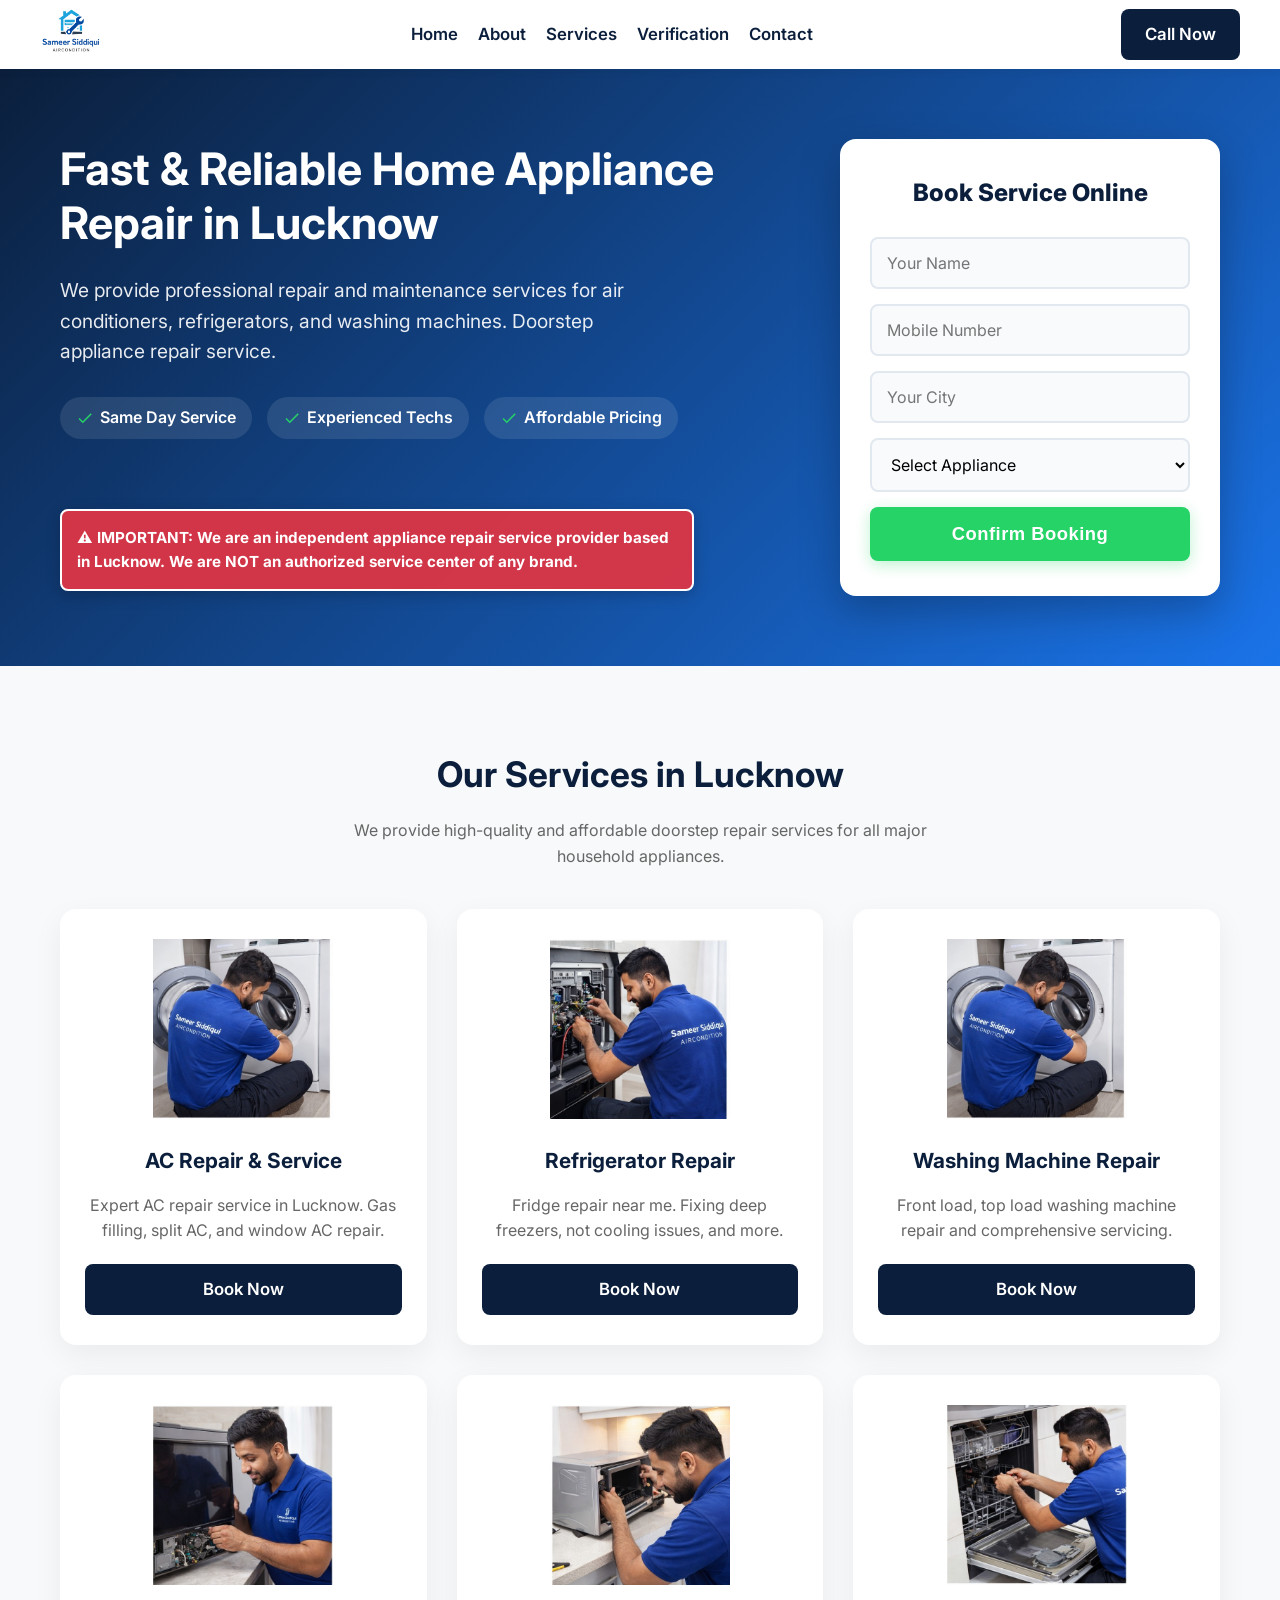
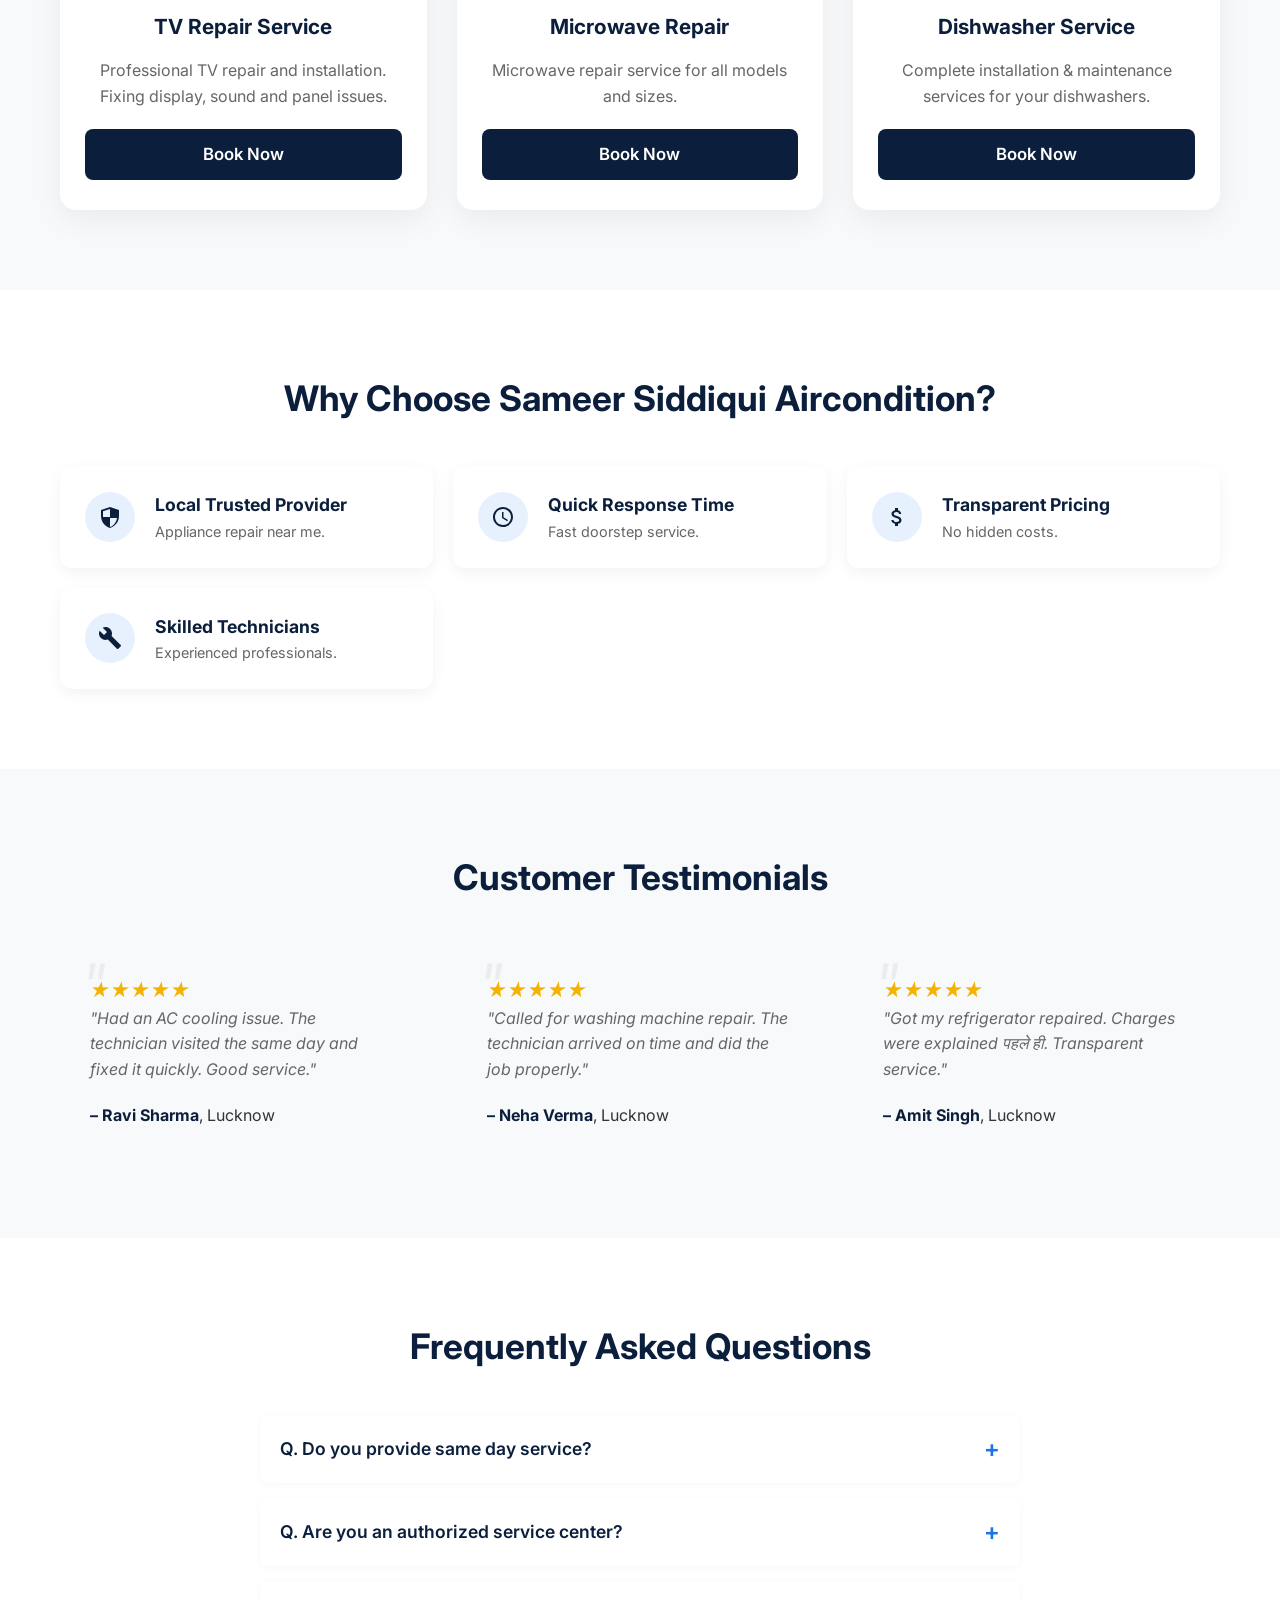
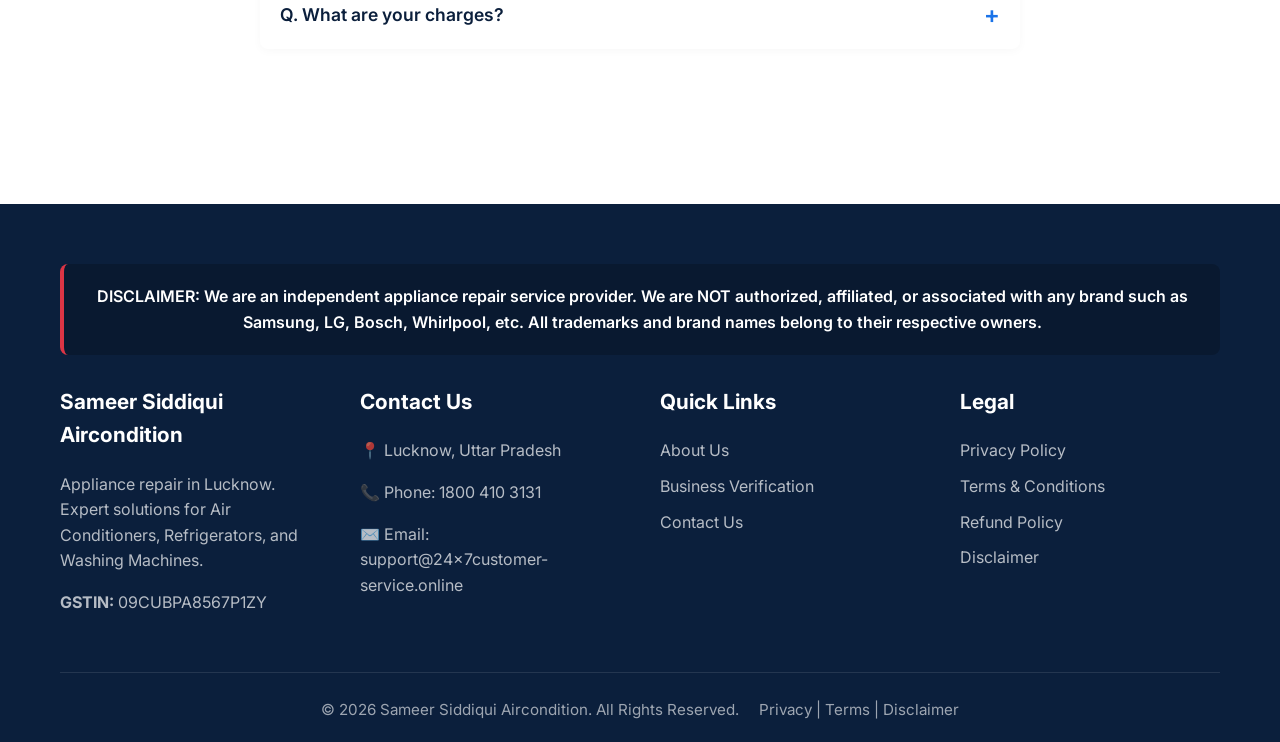
==== index.html @ 6a5cb000 "Initialize project and build responsive appliance repair website with smart booking UI" ====
<!DOCTYPE html>
<html lang="en">
<head>
    <meta charset="UTF-8">
    <meta name="viewport" content="width=device-width, initial-scale=1.0">
    <title>Expert Appliance Repair in Lucknow | Sameer Siddiqui Aircondition</title>
    <meta name="description" content="Professional appliance repair service near me in Lucknow. Expert AC repair, refrigerator repair, and washing machine repair with same-day doorstep service.">
    <link rel="stylesheet" href="index.css">
    <link href="https://fonts.googleapis.com/css2?family=Inter:wght@400;500;600;700;800&display=swap" rel="stylesheet">
</head>
<body>

    <!-- Header -->
    <header>
        <div class="container header-wrapper">
            <a href="index.html" class="logo">
                <img src="images/sameer_logo_transparent.png" alt="Sameer Siddiqui Aircondition Logo" onerror="this.src=''; this.alt='Sameer Siddiqui Aircondition'; this.style.fontSize='1.4rem'; this.style.fontWeight='bold'; this.style.color='#0b1f3c';">
            </a>
            <nav class="nav-links">
                <a href="index.html">Home</a>
                <a href="about.html">About</a>
                <a href="#services">Services</a>
                <a href="verification.html">Verification</a>
                <a href="contact.html">Contact</a>
            </nav>
            <a href="tel:18004103131" class="btn btn-primary">
                Call Now
            </a>
        </div>
    </header>

    <!-- Hero Section -->
    <section class="hero">
        <div class="container">
            <div class="hero-content">
                <div class="hero-text">
                    <h1>Fast & Reliable Home Appliance Repair in Lucknow</h1>
                    <p>We provide professional repair and maintenance services for air conditioners, refrigerators, and washing machines. Doorstep appliance repair service.</p>
                    
                    <div class="hero-features">
                        <span><svg viewBox="0 0 24 24"><path d="M9 16.17l-4.17-4.17-1.42 1.41 5.59 5.59 12-12-1.41-1.41z"/></svg> Same Day Service</span>
                        <span><svg viewBox="0 0 24 24"><path d="M9 16.17l-4.17-4.17-1.42 1.41 5.59 5.59 12-12-1.41-1.41z"/></svg> Experienced Techs</span>
                        <span><svg viewBox="0 0 24 24"><path d="M9 16.17l-4.17-4.17-1.42 1.41 5.59 5.59 12-12-1.41-1.41z"/></svg> Affordable Pricing</span>
                    </div>

                    <div class="hero-disclaimer">
                        <p>⚠️ IMPORTANT: We are an independent appliance repair service provider based in Lucknow. We are NOT an authorized service center of any brand.</p>
                    </div>
                </div>

                <!-- WhatsApp Form Widget -->
                <div class="hero-form-wrapper" id="booking-form">
                    <div class="hero-form">
                        <h3>Book Service Online</h3>
                        <form onsubmit="submitWhatsApp(event)">
                            <div class="input-group">
                                <input type="text" id="waName" placeholder="Your Name" required>
                            </div>
                            <div class="input-group">
                                <input type="tel" id="waPhone" placeholder="Mobile Number" required pattern="[0-9]{10}">
                            </div>
                            <div class="input-group">
                                <input type="text" id="waCity" placeholder="Your City" required>
                            </div>
                            <div class="input-group">
                                <select id="waAppliance" required>
                                    <option value="" disabled selected>Select Appliance</option>
                                    <option value="AC Repair">AC Repair & Service</option>
                                    <option value="Refrigerator Repair">Refrigerator Repair</option>
                                    <option value="Washing Machine Repair">Washing Machine Repair</option>
                                    <option value="TV Repair">TV Repair</option>
                                    <option value="Microwave Repair">Microwave Repair</option>
                                    <option value="Dishwasher Repair">Dishwasher Repair</option>
                                    <option value="Other Appliance">Other Appliance</option>
                                </select>
                            </div>
                            <button type="submit" class="btn btn-accent btn-block">
                                Confirm Booking
                            </button>
                        </form>
                    </div>
                </div>
            </div>
        </div>
    </section>

    <!-- Services Section -->
    <section id="services" class="section bg-light">
        <div class="container">
            <h2 class="text-center">Our Services in Lucknow</h2>
            <p class="text-center" style="max-width: 600px; margin: 0 auto 40px;">We provide high-quality and affordable doorstep repair services for all major household appliances.</p>
            
            <div class="grid">
                <div class="card">
                    <img src="images/washing-machine.png" alt="AC Repair Service" onerror="this.style.display='none'">
                    <h3>AC Repair & Service</h3>
                    <p>Expert AC repair service in Lucknow. Gas filling, split AC, and window AC repair.</p>
                    <a href="#booking-form" class="btn btn-primary service-btn" onclick="selectAppliance('AC Repair')">Book Now</a>
                </div>
                <div class="card">
                    <img src="images/fridge.png" alt="Refrigerator Repair" onerror="this.style.display='none'">
                    <h3>Refrigerator Repair</h3>
                    <p>Fridge repair near me. Fixing deep freezers, not cooling issues, and more.</p>
                    <a href="#booking-form" class="btn btn-primary service-btn" onclick="selectAppliance('Refrigerator Repair')">Book Now</a>
                </div>
                <div class="card">
                    <img src="images/washing-machine.png" alt="Washing Machine Repair" onerror="this.style.display='none'">
                    <h3>Washing Machine Repair</h3>
                    <p>Front load, top load washing machine repair and comprehensive servicing.</p>
                    <a href="#booking-form" class="btn btn-primary service-btn" onclick="selectAppliance('Washing Machine Repair')">Book Now</a>
                </div>
                <div class="card">
                    <img src="images/tv.png" alt="TV Repair Service" onerror="this.style.display='none'">
                    <h3>TV Repair Service</h3>
                    <p>Professional TV repair and installation. Fixing display, sound and panel issues.</p>
                    <a href="#booking-form" class="btn btn-primary service-btn" onclick="selectAppliance('TV Repair')">Book Now</a>
                </div>
                <div class="card">
                    <img src="images/microwave.png" alt="Microwave Repair" onerror="this.style.display='none'">
                    <h3>Microwave Repair</h3>
                    <p>Microwave repair service for all models and sizes.</p>
                    <a href="#booking-form" class="btn btn-primary service-btn" onclick="selectAppliance('Microwave Repair')">Book Now</a>
                </div>
                <div class="card">
                    <img src="images/dishwasher.png" alt="Dishwasher Repair" onerror="this.style.display='none'">
                    <h3>Dishwasher Service</h3>
                    <p>Complete installation & maintenance services for your dishwashers.</p>
                    <a href="#booking-form" class="btn btn-primary service-btn" onclick="selectAppliance('Dishwasher Repair')">Book Now</a>
                </div>
            </div>
        </div>
    </section>

    <!-- Why Choose Us -->
    <section class="section">
        <div class="container">
            <h2 class="text-center">Why Choose Sameer Siddiqui Aircondition?</h2>
            <div class="feature-list">
                <div class="feature-item">
                    <div class="feature-icon"><svg viewBox="0 0 24 24"><path d="M12 2L3 5v6c0 5.55 3.84 10.74 9 12 5.16-1.26 9-6.45 9-12V5l-9-3zm0 10.99h7c-.53 4.12-3.28 7.79-7 8.94V12H5V6.3l7-2.33v8.02z"/></svg></div>
                    <div>
                        <h4>Local Trusted Provider</h4>
                        <p style="margin:0;font-size:0.9rem;">Appliance repair near me.</p>
                    </div>
                </div>
                <div class="feature-item">
                    <div class="feature-icon"><svg viewBox="0 0 24 24"><path d="M11.99 2C6.47 2 2 6.48 2 12s4.47 10 9.99 10C17.52 22 22 17.52 22 12S17.52 2 11.99 2zM12 20c-4.42 0-8-3.58-8-8s3.58-8 8-8 8 3.58 8 8-3.58 8-8 8zm.5-13H11v6l5.25 3.15.75-1.23-4.5-2.67z"/></svg></div>
                    <div>
                        <h4>Quick Response Time</h4>
                        <p style="margin:0;font-size:0.9rem;">Fast doorstep service.</p>
                    </div>
                </div>
                <div class="feature-item">
                    <div class="feature-icon"><svg viewBox="0 0 24 24"><path d="M11.8 10.9c-2.27-.59-3-1.2-3-2.15 0-1.09 1.01-1.85 2.7-1.85 1.78 0 2.44.85 2.5 2.1h2.21c-.07-1.72-1.12-3.3-3.21-3.81V3h-3v2.16c-1.94.42-3.5 1.68-3.5 3.61 0 2.31 1.91 3.46 4.7 4.13 2.5.6 3 1.48 3 2.41 0 .69-.49 1.79-2.7 1.79-2.06 0-2.87-.92-2.98-2.1h-2.2c.12 2.19 1.76 3.42 3.68 3.83V21h3v-2.15c1.95-.37 3.5-1.5 3.5-3.55 0-2.84-2.43-3.81-4.7-4.4z"/></svg></div>
                    <div>
                        <h4>Transparent Pricing</h4>
                        <p style="margin:0;font-size:0.9rem;">No hidden costs.</p>
                    </div>
                </div>
                <div class="feature-item">
                    <div class="feature-icon"><svg viewBox="0 0 24 24"><path d="M22.7 19l-9.1-9.1c.9-2.3.4-5-1.5-6.9-2-2-5-2.4-7.4-1.3L9 6 6 9 1.6 4.7C.4 7.1.9 10.1 2.9 12.1c1.9 1.9 4.6 2.4 6.9 1.5l9.1 9.1c.4.4 1 .4 1.4 0l2.3-2.3c.5-.4.5-1.1.1-1.4z"/></svg></div>
                    <div>
                        <h4>Skilled Technicians</h4>
                        <p style="margin:0;font-size:0.9rem;">Experienced professionals.</p>
                    </div>
                </div>
            </div>
        </div>
    </section>

    <!-- Testimonials -->
    <section class="section bg-light">
        <div class="container">
            <h2 class="text-center">Customer Testimonials</h2>
            <div class="grid" style="margin-top: 40px;">
                <div class="testimonial-card">
                    <div class="stars">★★★★★</div>
                    <p>"Had an AC cooling issue. The technician visited the same day and fixed it quickly. Good service."</p>
                    <div class="testimonial-author">
                        <strong>– Ravi Sharma</strong>, Lucknow
                    </div>
                </div>
                <div class="testimonial-card">
                    <div class="stars">★★★★★</div>
                    <p>"Called for washing machine repair. The technician arrived on time and did the job properly."</p>
                    <div class="testimonial-author">
                        <strong>– Neha Verma</strong>, Lucknow
                    </div>
                </div>
                <div class="testimonial-card">
                    <div class="stars">★★★★★</div>
                    <p>"Got my refrigerator repaired. Charges were explained पहले ही. Transparent service."</p>
                    <div class="testimonial-author">
                        <strong>– Amit Singh</strong>, Lucknow
                    </div>
                </div>
            </div>
        </div>
    </section>

    <!-- FAQs -->
    <section class="section">
        <div class="container" style="max-width: 800px;">
            <h2 class="text-center" style="margin-bottom: 40px;">Frequently Asked Questions</h2>
            <div class="faq-list">
                <details class="faq-item">
                    <summary>Q. Do you provide same day service?</summary>
                    <div class="faq-answer">Yes, we try to provide same day service across Lucknow.</div>
                </details>
                <details class="faq-item">
                    <summary>Q. Are you an authorized service center?</summary>
                    <div class="faq-answer">No, we are an independent service provider. We service machines that are out of company warranty.</div>
                </details>
                <details class="faq-item">
                    <summary>Q. What are your charges?</summary>
                    <div class="faq-answer">Charges depend on the issue and will be informed before service begins.</div>
                </details>
            </div>
        </div>
    </section>

    <!-- Footer -->
    <footer>
        <div class="container">
            <div class="footer-disclaimer">
                <p>DISCLAIMER: We are an independent appliance repair service provider. We are NOT authorized, affiliated, or associated with any brand such as Samsung, LG, Bosch, Whirlpool, etc. All trademarks and brand names belong to their respective owners.</p>
            </div>
            
            <div class="footer-grid">
                <div>
                    <h3>Sameer Siddiqui Aircondition</h3>
                    <p>Appliance repair in Lucknow. Expert solutions for Air Conditioners, Refrigerators, and Washing Machines.</p>
                    <p><strong>GSTIN:</strong> 09CUBPA8567P1ZY</p>
                </div>
                <div>
                    <h3>Contact Us</h3>
                    <p>📍 Lucknow, Uttar Pradesh</p>
                    <p>📞 Phone: 1800 410 3131</p>
                    <p>✉️ Email: support@24x7customer-service.online</p>
                </div>
                <div>
                    <h3>Quick Links</h3>
                    <a href="about.html">About Us</a>
                    <a href="verification.html">Business Verification</a>
                    <a href="contact.html">Contact Us</a>
                </div>
                <div>
                    <h3>Legal</h3>
                    <a href="privacy.html">Privacy Policy</a>
                    <a href="terms.html">Terms & Conditions</a>
                    <a href="refund.html">Refund Policy</a>
                    <a href="disclaimer.html">Disclaimer</a>
                </div>
            </div>
            
            <div class="footer-bottom">
                &copy; 2026 Sameer Siddiqui Aircondition. All Rights Reserved.
                <span><a href="privacy.html">Privacy</a> | <a href="terms.html">Terms</a> | <a href="disclaimer.html">Disclaimer</a></span>
            </div>
        </div>
    </footer>

    <script>
        function submitWhatsApp(event) {
            event.preventDefault();
            const name = document.getElementById('waName').value;
            const phone = document.getElementById('waPhone').value;
            const city = document.getElementById('waCity').value;
            const appliance = document.getElementById('waAppliance').value;
            const message = `Hello, I want to book a service.\n*Appliance:* ${appliance}\n*Name:* ${name}\n*Phone:* ${phone}\n*City:* ${city}`;
            window.open(`https://wa.me/9118004103131?text=${encodeURIComponent(message)}`, '_blank');
        }

        function selectAppliance(applianceValue) {
            document.getElementById('waAppliance').value = applianceValue;
        }
    </script>
</body>
</html>
---- index.css ----
:root {
  --primary-color: #0b1f3c; /* Deep Blue for Authority */
  --secondary-color: #1a73e8; /* Vibrant Blue */
  --accent-color: #25d366; /* WhatsApp Green */
  --accent-hover: #128c7e;
  --text-dark: #333333;
  --text-light: #666666;
  --background-light: #f8f9fa;
  --white: #ffffff;
  --danger: #dc3545; /* For the disclaimer */
}

/* Base */
* { box-sizing: border-box; margin: 0; padding: 0; }
body { font-family: 'Inter', -apple-system, BlinkMacSystemFont, "Segoe UI", Roboto, "Helvetica Neue", Arial, sans-serif; color: var(--text-dark); line-height: 1.6; background: var(--white); }
a { text-decoration: none; color: var(--secondary-color); transition: 0.3s; }
img { max-width: 100%; height: auto; }

/* Typography */
h1, h2, h3, h4 { font-weight: 700; color: var(--primary-color); margin-bottom: 1rem; }
h1 { font-size: 2.8rem; line-height: 1.2; }
h2 { font-size: 2.2rem; }
h3 { font-size: 1.5rem; }
p { margin-bottom: 1rem; color: var(--text-light); }
ul { list-style: none; }
ul li { position: relative; margin-bottom: 10px; color: var(--text-light); }

/* Layout */
.container { max-width: 1200px; margin: 0 auto; padding: 0 20px; }
.section { padding: 80px 0; }
.bg-light { background: var(--background-light); }
.text-center { text-align: center; }

/* Header */
header { background: var(--white); box-shadow: 0 2px 10px rgba(0,0,0,0.05); position: sticky; top: 0; z-index: 100; }
.header-wrapper { display: flex; justify-content: space-between; align-items: center; padding: 8px 0; }
.logo img { max-height: 45px; }
.nav-links { display: flex; gap: 20px; align-items: center; }
.nav-links a { font-weight: 600; color: var(--primary-color); font-size: 1.05rem; }
.nav-links a:hover { color: var(--secondary-color); }

/* Buttons */
.btn { display: inline-flex; align-items: center; justify-content: center; padding: 12px 24px; border-radius: 8px; font-weight: 600; text-align: center; cursor: pointer; transition: 0.3s; border: none; font-size: 1.05rem; }
.btn svg { margin-right: 8px; width: 20px; height: 20px; fill: currentColor; }
.btn-accent { background: var(--accent-color); color: var(--white); box-shadow: 0 4px 15px rgba(37, 211, 102, 0.3); }
.btn-accent:hover { background: var(--accent-hover); color: var(--white); transform: translateY(-2px); box-shadow: 0 6px 20px rgba(37, 211, 102, 0.4); }
.btn-primary { background: var(--primary-color); color: var(--white); }
.btn-primary:hover { background: var(--secondary-color); color: var(--white); }
.btn-block { display: flex; width: 100%; }

/* Hero */
.hero { background: linear-gradient(135deg, var(--primary-color) 0%, var(--secondary-color) 100%); color: var(--white); padding: 70px 0; }
.hero-content { display: flex; gap: 40px; align-items: center; justify-content: space-between; }
.hero-text { flex: 1; text-align: left; }
.hero-text h1 { color: var(--white); margin-bottom: 24px; }
.hero-text p { color: rgba(255,255,255,0.9); font-size: 1.2rem; max-width: 600px; margin-bottom: 30px; }

/* Hero Features */
.hero-features { display: flex; gap: 15px; margin-bottom: 40px; flex-wrap: wrap; }
.hero-features span { background: rgba(255,255,255,0.1); padding: 8px 16px; border-radius: 30px; font-weight: 600; color: #fff; display: inline-flex; align-items: center; }
.hero-features span svg { margin-right: 6px; fill: var(--accent-color); width: 18px; height: 18px; }

/* Hero Disclaimer */
.hero-disclaimer { margin-top: 30px; background: rgba(220, 53, 69, 0.95); padding: 15px; border-radius: 8px; font-weight: bold; border: 2px solid #fff; display: inline-block; font-size: 1rem; box-shadow: 0 4px 15px rgba(0,0,0,0.2); }
.hero-disclaimer p { color: #fff; margin: 0; font-size: 0.95rem; }

/* Hero Form */
.hero-form-wrapper { flex: 0 0 380px; }
.hero-form { 
    background: var(--white); 
    padding: 35px 30px; 
    border-radius: 16px; 
    box-shadow: 0 15px 40px rgba(0,0,0,0.25); 
    color: var(--text-dark); 
}
.hero-form h3 { 
    color: var(--primary-color); 
    margin-bottom: 25px; 
    font-size: 1.5rem; 
    text-align: center; 
    font-weight: 800;
}
.input-group {
    margin-bottom: 15px;
}
.hero-form input, .hero-form select { 
    width: 100%; 
    padding: 14px 15px; 
    border: 2px solid #e2e8f0; 
    border-radius: 8px; 
    font-size: 1rem; 
    font-family: inherit;
    transition: all 0.3s;
    background: #f8fafc;
}
.hero-form input:focus, .hero-form select:focus {
    border-color: var(--secondary-color);
    background: var(--white);
    outline: none;
    box-shadow: 0 0 0 4px rgba(26, 115, 232, 0.1);
}
.hero-form button { 
    margin-top: 15px; 
    justify-content: center; 
    width: 100%; 
    padding: 16px; 
    font-size: 1.15rem; 
    border-radius: 8px;
    letter-spacing: 0.5px;
}

/* Services Grid */
.grid { display: grid; grid-template-columns: repeat(auto-fit, minmax(280px, 1fr)); gap: 30px; }
.card { background: var(--white); padding: 30px 25px; border-radius: 16px; box-shadow: 0 10px 30px rgba(0,0,0,0.06); text-align: center; transition: transform 0.3s, box-shadow 0.3s; display: flex; flex-direction: column; align-items: center;}
.card:hover { transform: translateY(-10px); box-shadow: 0 15px 40px rgba(0,0,0,0.1); }
.card img { max-height: 180px; margin-bottom: 25px; transition: transform 0.3s; }
.card:hover img { transform: scale(1.05); }
.card h3 { font-size: 1.3rem; margin-bottom: 15px; }
.card p { flex-grow: 1; margin-bottom: 20px;}
.service-btn { margin-top: auto; width: 100%; }

/* Why Choose Us */
.feature-list { display: grid; grid-template-columns: repeat(auto-fit, minmax(280px, 1fr)); gap: 20px; margin-top: 40px; }
.feature-item { background: var(--white); padding: 25px; border-radius: 12px; display: flex; align-items: center; box-shadow: 0 5px 15px rgba(0,0,0,0.05); }
.feature-icon { background: rgba(26, 115, 232, 0.1); width: 50px; height: 50px; border-radius: 50%; display: flex; align-items: center; justify-content: center; margin-right: 20px; flex-shrink: 0; }
.feature-icon svg { width: 24px; height: 24px; fill: var(--primary-color); }
.feature-item h4 { margin: 0; font-size: 1.1rem; }

/* Testimonials */
.testimonial-card { background: var(--background-light); padding: 30px; border-radius: 12px; font-style: italic; position: relative; }
.testimonial-card::before { content: '"'; font-size: 4rem; color: rgba(0,0,0,0.05); position: absolute; top: 10px; left: 20px; line-height: 1; }
.testimonial-author { margin-top: 20px; display: flex; align-items: center; font-style: normal; }
.testimonial-author strong { color: var(--primary-color); }
.stars { color: #f5b301; font-size: 1.2rem; }

/* FAQs Accordion */
details.faq-item { background: var(--white); margin-bottom: 15px; border-radius: 8px; box-shadow: 0 2px 10px rgba(0,0,0,0.03); overflow: hidden; transition: 0.3s; }
details.faq-item summary { padding: 20px; font-weight: 600; font-size: 1.1rem; color: var(--primary-color); cursor: pointer; list-style: none; display: flex; justify-content: space-between; align-items: center; }
details.faq-item summary::-webkit-details-marker { display: none; }
details.faq-item summary::after { content: '+'; font-size: 1.5rem; color: var(--secondary-color); line-height: 0; }
details[open].faq-item summary::after { content: '-'; }
.faq-answer { padding: 0 20px 20px; color: var(--text-light); border-top: 1px solid rgba(0,0,0,0.05); margin-top: 5px; padding-top: 15px; }

/* Pages Styling */
.page-header { background: var(--primary-color); color: var(--white); padding: 60px 0; text-align: center; }
.page-header h1 { color: var(--white); margin: 0; }
.content-box { background: var(--white); border-radius: 12px; padding: 40px; box-shadow: 0 5px 20px rgba(0,0,0,0.05); margin-top: -30px; position: relative; z-index: 10; }

/* Disclaimer Alert Box */
.alert { padding: 20px; margin-bottom: 25px; border: 1px solid transparent; border-radius: 8px; font-weight: 500; }
.alert-warning { background: #fff3cd; color: #856404; border-color: #ffeeba; }
.alert-danger { background: #f8d7da; color: #721c24; border-color: #f5c6cb; }

/* Verification Box */
.verification-card { border: 2px solid #e9ecef; border-radius: 12px; padding: 30px; margin-bottom: 30px; }
.verification-card h3 { border-bottom: 2px solid var(--background-light); padding-bottom: 15px; margin-bottom: 20px; }
.detail-row { display: flex; padding: 12px 0; border-bottom: 1px dashed #e9ecef; }
.detail-row:last-child { border-bottom: none; }
.detail-label { font-weight: 600; width: 150px; color: var(--primary-color); }

/* Footer */
footer { background: var(--primary-color); color: var(--white); padding: 60px 0 20px; margin-top: 60px;}
footer h3 { color: var(--white); font-size: 1.3rem; margin-bottom: 20px; }
footer a { color: rgba(255,255,255,0.7); display: block; margin-bottom: 10px; }
footer a:hover { color: var(--white); padding-left: 5px; }
footer p { color: rgba(255,255,255,0.7); }
.footer-grid { display: grid; grid-template-columns: repeat(auto-fit, minmax(250px, 1fr)); gap: 40px; margin-bottom: 40px; }
.footer-disclaimer { background: rgba(0,0,0,0.2); padding: 20px; border-radius: 8px; margin-bottom: 30px; border-left: 4px solid var(--danger); text-align: center; }
.footer-disclaimer p { margin: 0; color: #fff; font-weight: 600; }
.footer-bottom { border-top: 1px solid rgba(255,255,255,0.1); padding-top: 25px; text-align: center; font-size: 0.95rem; color: rgba(255,255,255,0.6); display: flex; flex-wrap: wrap; justify-content: center; gap: 20px; }
.footer-bottom a { display: inline; color: rgba(255,255,255,0.6); margin: 0; }
.footer-bottom a:hover { padding-left: 0; color: var(--white); }

/* Responsive */
@media (max-width: 768px) {
  .nav-links { display: none; }
  .hero-content { flex-direction: column; text-align: center; }
  .hero-text { text-align: center; }
  .hero-features { justify-content: center; }
  .hero-form-wrapper { width: 100%; max-width: 400px; margin: 0 auto; }
  .hero { padding: 60px 0 60px; }
  .hero h1 { font-size: 2.2rem; }
  .section { padding: 60px 0; }
  .content-box { padding: 25px; }
}
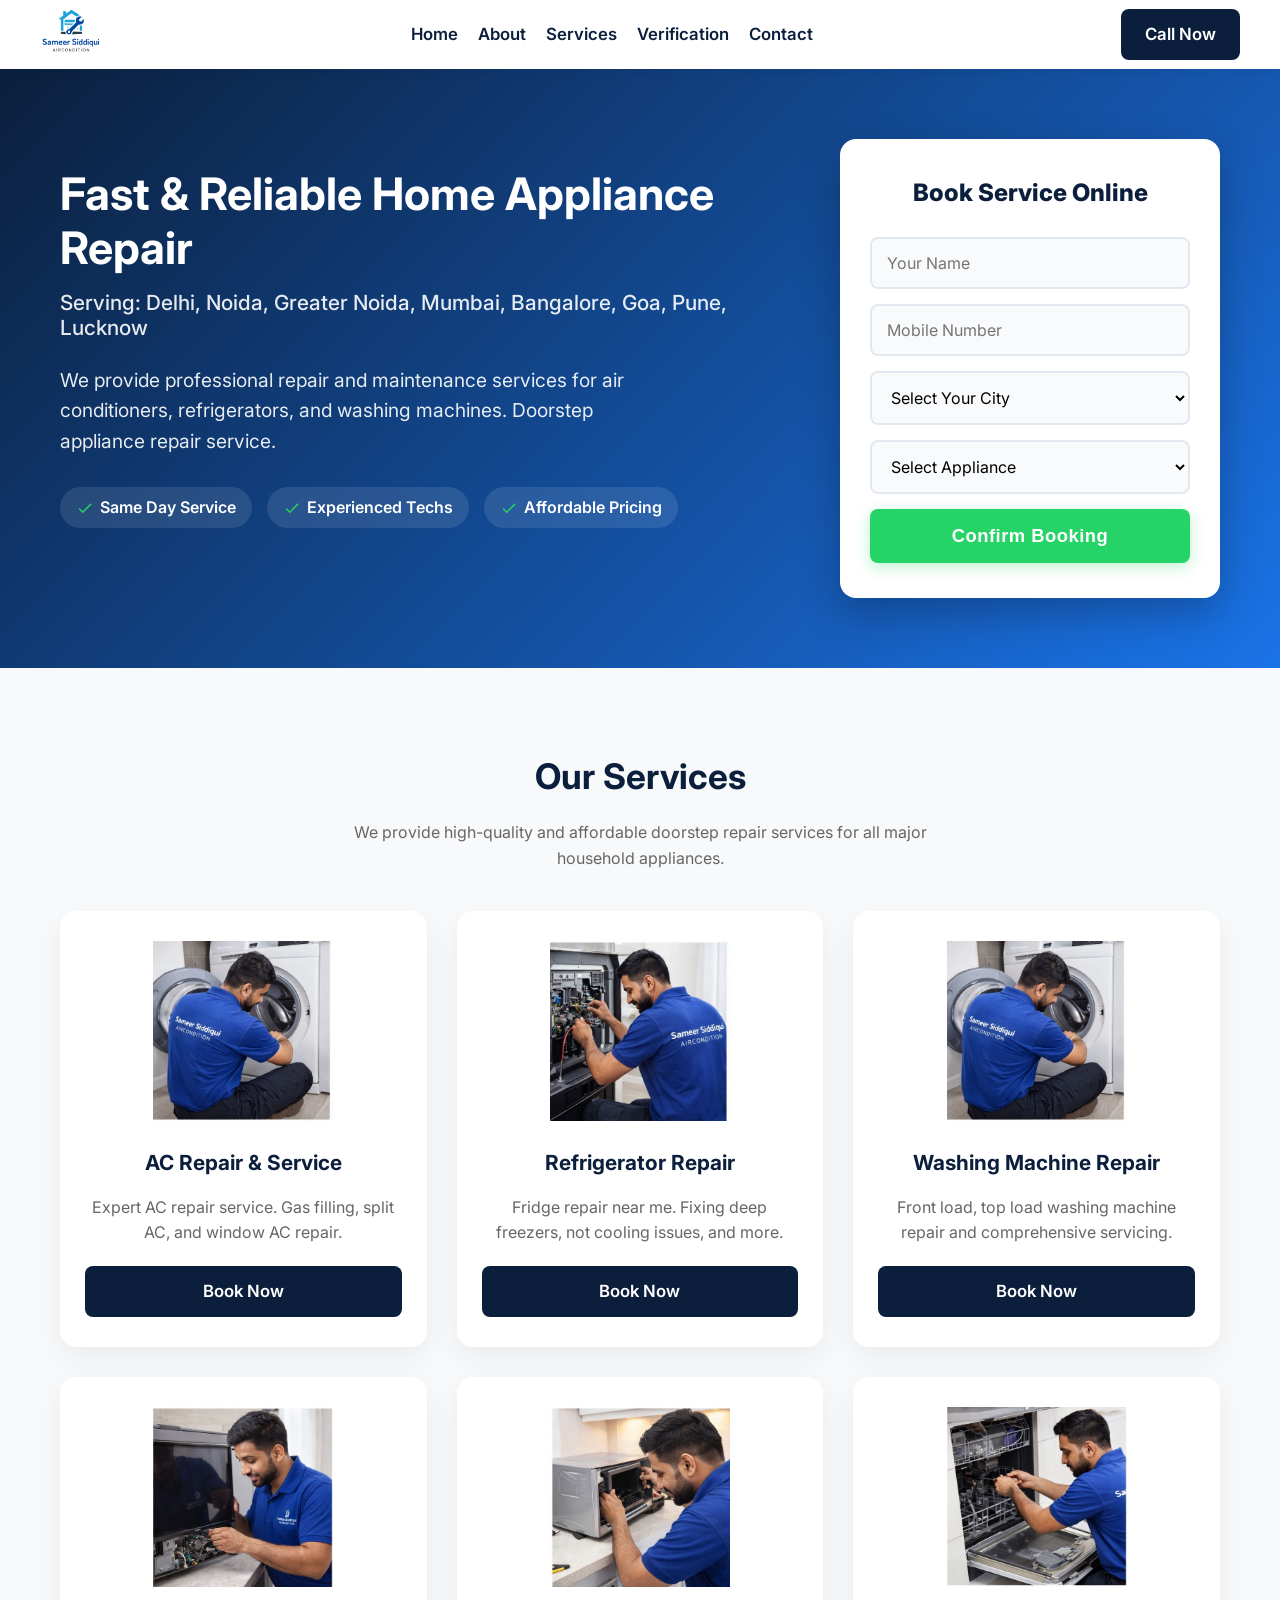
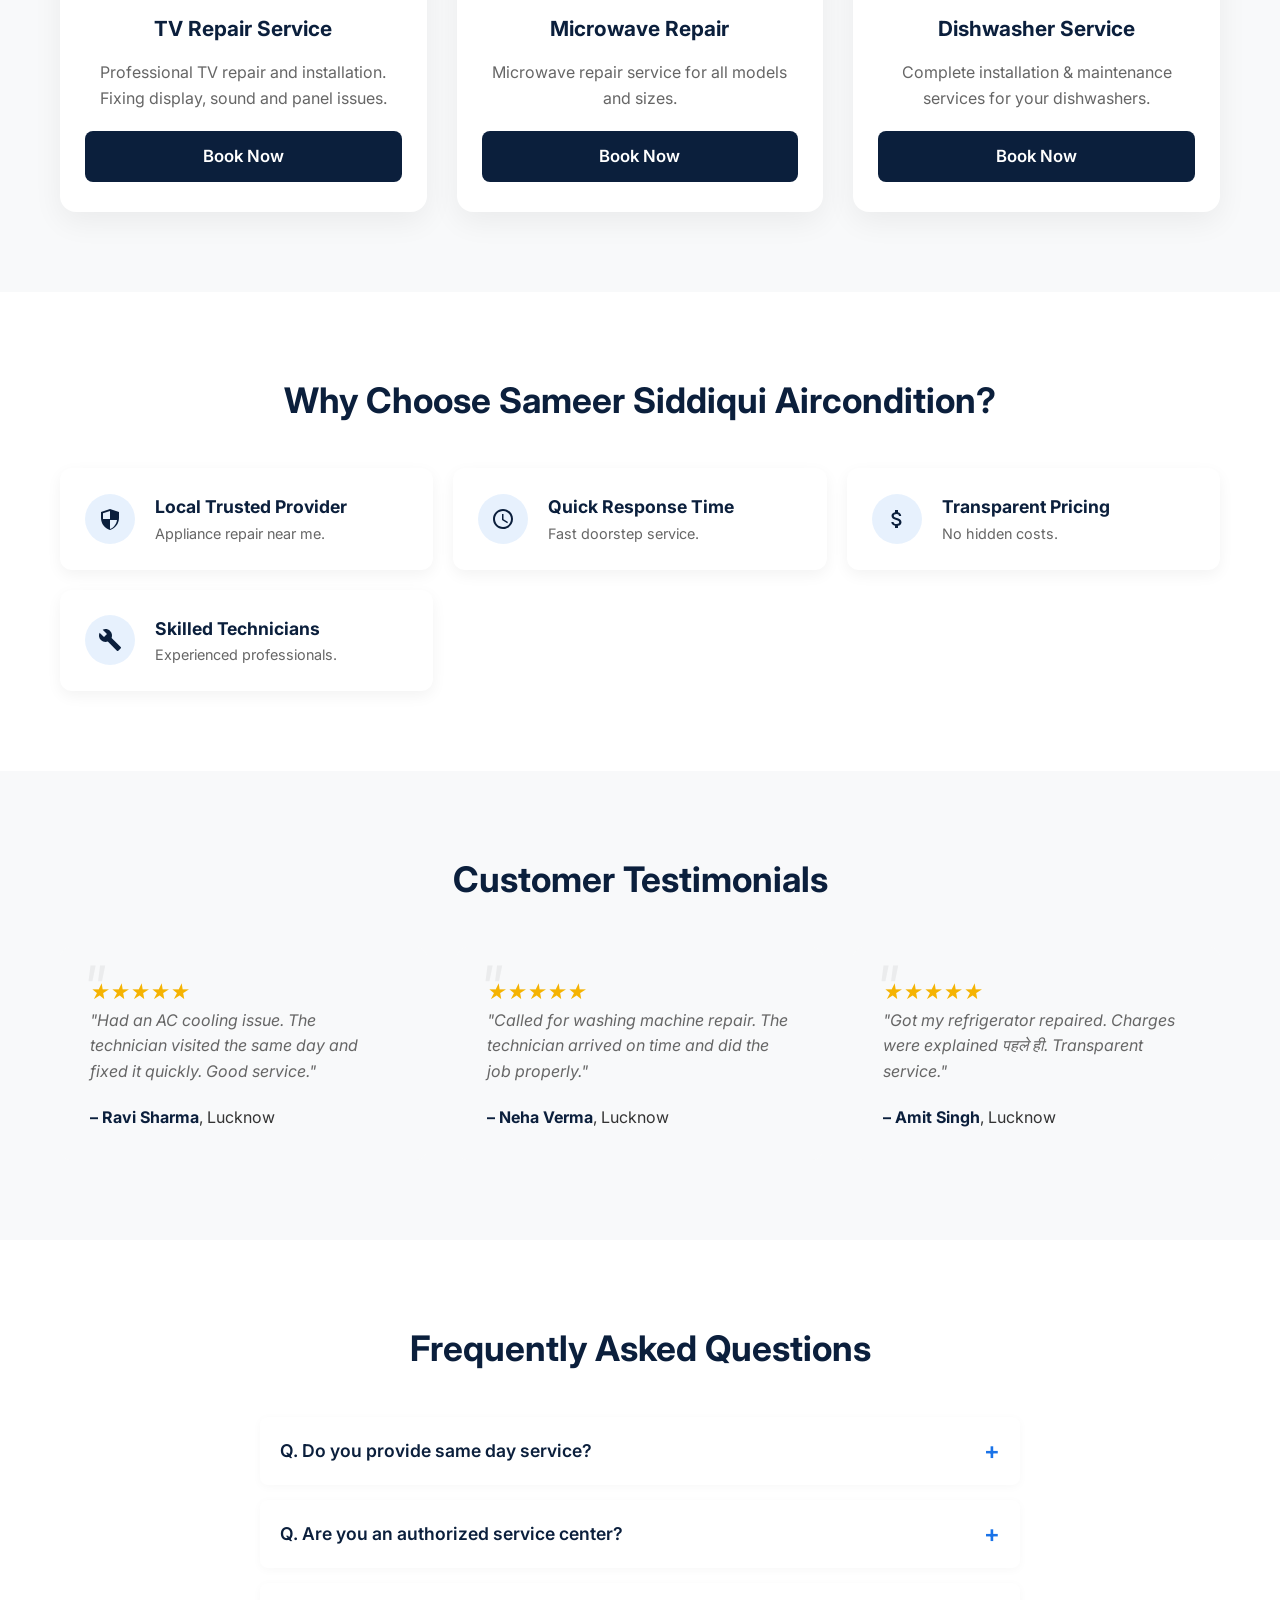
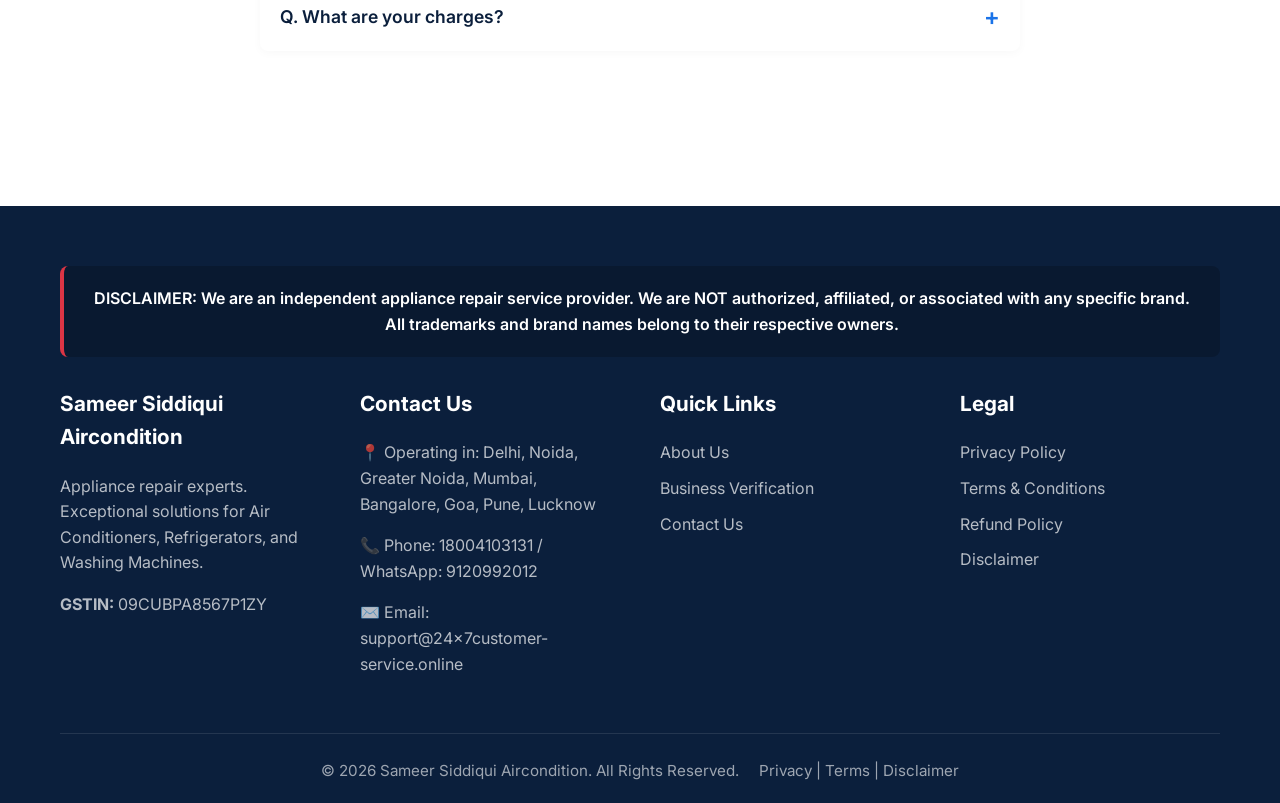
==== commit 09483f31: "Update contact numbers, serving cities, and UI refinements" ====
--- a/index.html
+++ b/index.html
@@ -3,7 +3,7 @@
 <head>
     <meta charset="UTF-8">
     <meta name="viewport" content="width=device-width, initial-scale=1.0">
-    <title>Expert Appliance Repair in Lucknow | Sameer Siddiqui Aircondition</title>
+    <title>Expert Appliance Repair in Lucknow, Delhi, Noida, Greater Noida, Mumbai, Bangalore, Goa, Pune | Sameer Siddiqui Aircondition</title>
     <meta name="description" content="Professional appliance repair service near me in Lucknow. Expert AC repair, refrigerator repair, and washing machine repair with same-day doorstep service.">
     <link rel="stylesheet" href="index.css">
     <link href="https://fonts.googleapis.com/css2?family=Inter:wght@400;500;600;700;800&display=swap" rel="stylesheet">
@@ -34,7 +34,7 @@
         <div class="container">
             <div class="hero-content">
                 <div class="hero-text">
-                    <h1>Fast & Reliable Home Appliance Repair in Lucknow</h1>
+                    <h1>Fast & Reliable Home Appliance Repair <span style="display: block; font-size: 1.3rem; font-weight: 500; color: rgba(255,255,255,0.9); margin-top: 15px;">Serving: Delhi, Noida, Greater Noida, Mumbai, Bangalore, Goa, Pune, Lucknow</span></h1>
                     <p>We provide professional repair and maintenance services for air conditioners, refrigerators, and washing machines. Doorstep appliance repair service.</p>
                     
                     <div class="hero-features">
@@ -42,10 +42,6 @@
                         <span><svg viewBox="0 0 24 24"><path d="M9 16.17l-4.17-4.17-1.42 1.41 5.59 5.59 12-12-1.41-1.41z"/></svg> Experienced Techs</span>
                         <span><svg viewBox="0 0 24 24"><path d="M9 16.17l-4.17-4.17-1.42 1.41 5.59 5.59 12-12-1.41-1.41z"/></svg> Affordable Pricing</span>
                     </div>
-
-                    <div class="hero-disclaimer">
-                        <p>⚠️ IMPORTANT: We are an independent appliance repair service provider based in Lucknow. We are NOT an authorized service center of any brand.</p>
-                    </div>
                 </div>
 
                 <!-- WhatsApp Form Widget -->
@@ -60,7 +56,17 @@
                                 <input type="tel" id="waPhone" placeholder="Mobile Number" required pattern="[0-9]{10}">
                             </div>
                             <div class="input-group">
-                                <input type="text" id="waCity" placeholder="Your City" required>
+                                <select id="waCity" required>
+                                    <option value="" disabled selected>Select Your City</option>
+                                    <option value="Lucknow">Lucknow (UP)</option>
+                                    <option value="Delhi">Delhi</option>
+                                    <option value="Noida">Noida</option>
+                                    <option value="Greater Noida">Greater Noida</option>
+                                    <option value="Mumbai">Mumbai</option>
+                                    <option value="Bangalore">Bangalore</option>
+                                    <option value="Goa">Goa</option>
+                                    <option value="Pune">Pune</option>
+                                </select>
                             </div>
                             <div class="input-group">
                                 <select id="waAppliance" required>
@@ -87,14 +93,14 @@
     <!-- Services Section -->
     <section id="services" class="section bg-light">
         <div class="container">
-            <h2 class="text-center">Our Services in Lucknow</h2>
+            <h2 class="text-center">Our Services</h2>
             <p class="text-center" style="max-width: 600px; margin: 0 auto 40px;">We provide high-quality and affordable doorstep repair services for all major household appliances.</p>
             
             <div class="grid">
                 <div class="card">
                     <img src="images/washing-machine.png" alt="AC Repair Service" onerror="this.style.display='none'">
                     <h3>AC Repair & Service</h3>
-                    <p>Expert AC repair service in Lucknow. Gas filling, split AC, and window AC repair.</p>
+                    <p>Expert AC repair service. Gas filling, split AC, and window AC repair.</p>
                     <a href="#booking-form" class="btn btn-primary service-btn" onclick="selectAppliance('AC Repair')">Book Now</a>
                 </div>
                 <div class="card">
@@ -205,7 +211,7 @@
             <div class="faq-list">
                 <details class="faq-item">
                     <summary>Q. Do you provide same day service?</summary>
-                    <div class="faq-answer">Yes, we try to provide same day service across Lucknow.</div>
+                    <div class="faq-answer">Yes, we try to provide same day service across all our serving cities.</div>
                 </details>
                 <details class="faq-item">
                     <summary>Q. Are you an authorized service center?</summary>
@@ -223,19 +229,19 @@
     <footer>
         <div class="container">
             <div class="footer-disclaimer">
-                <p>DISCLAIMER: We are an independent appliance repair service provider. We are NOT authorized, affiliated, or associated with any brand such as Samsung, LG, Bosch, Whirlpool, etc. All trademarks and brand names belong to their respective owners.</p>
+                <p>DISCLAIMER: We are an independent appliance repair service provider. We are NOT authorized, affiliated, or associated with any specific brand. All trademarks and brand names belong to their respective owners.</p>
             </div>
             
             <div class="footer-grid">
                 <div>
                     <h3>Sameer Siddiqui Aircondition</h3>
-                    <p>Appliance repair in Lucknow. Expert solutions for Air Conditioners, Refrigerators, and Washing Machines.</p>
+                    <p>Appliance repair experts. Exceptional solutions for Air Conditioners, Refrigerators, and Washing Machines.</p>
                     <p><strong>GSTIN:</strong> 09CUBPA8567P1ZY</p>
                 </div>
                 <div>
                     <h3>Contact Us</h3>
-                    <p>📍 Lucknow, Uttar Pradesh</p>
-                    <p>📞 Phone: 1800 410 3131</p>
+                    <p>📍 Operating in: Delhi, Noida, Greater Noida, Mumbai, Bangalore, Goa, Pune, Lucknow</p>
+                    <p>📞 Phone: 18004103131 / WhatsApp: 9120992012</p>
                     <p>✉️ Email: support@24x7customer-service.online</p>
                 </div>
                 <div>
@@ -268,7 +274,7 @@
             const city = document.getElementById('waCity').value;
             const appliance = document.getElementById('waAppliance').value;
             const message = `Hello, I want to book a service.\n*Appliance:* ${appliance}\n*Name:* ${name}\n*Phone:* ${phone}\n*City:* ${city}`;
-            window.open(`https://wa.me/9118004103131?text=${encodeURIComponent(message)}`, '_blank');
+            window.open(`https://wa.me/919120992012?text=${encodeURIComponent(message)}`, '_blank');
         }
 
         function selectAppliance(applianceValue) {
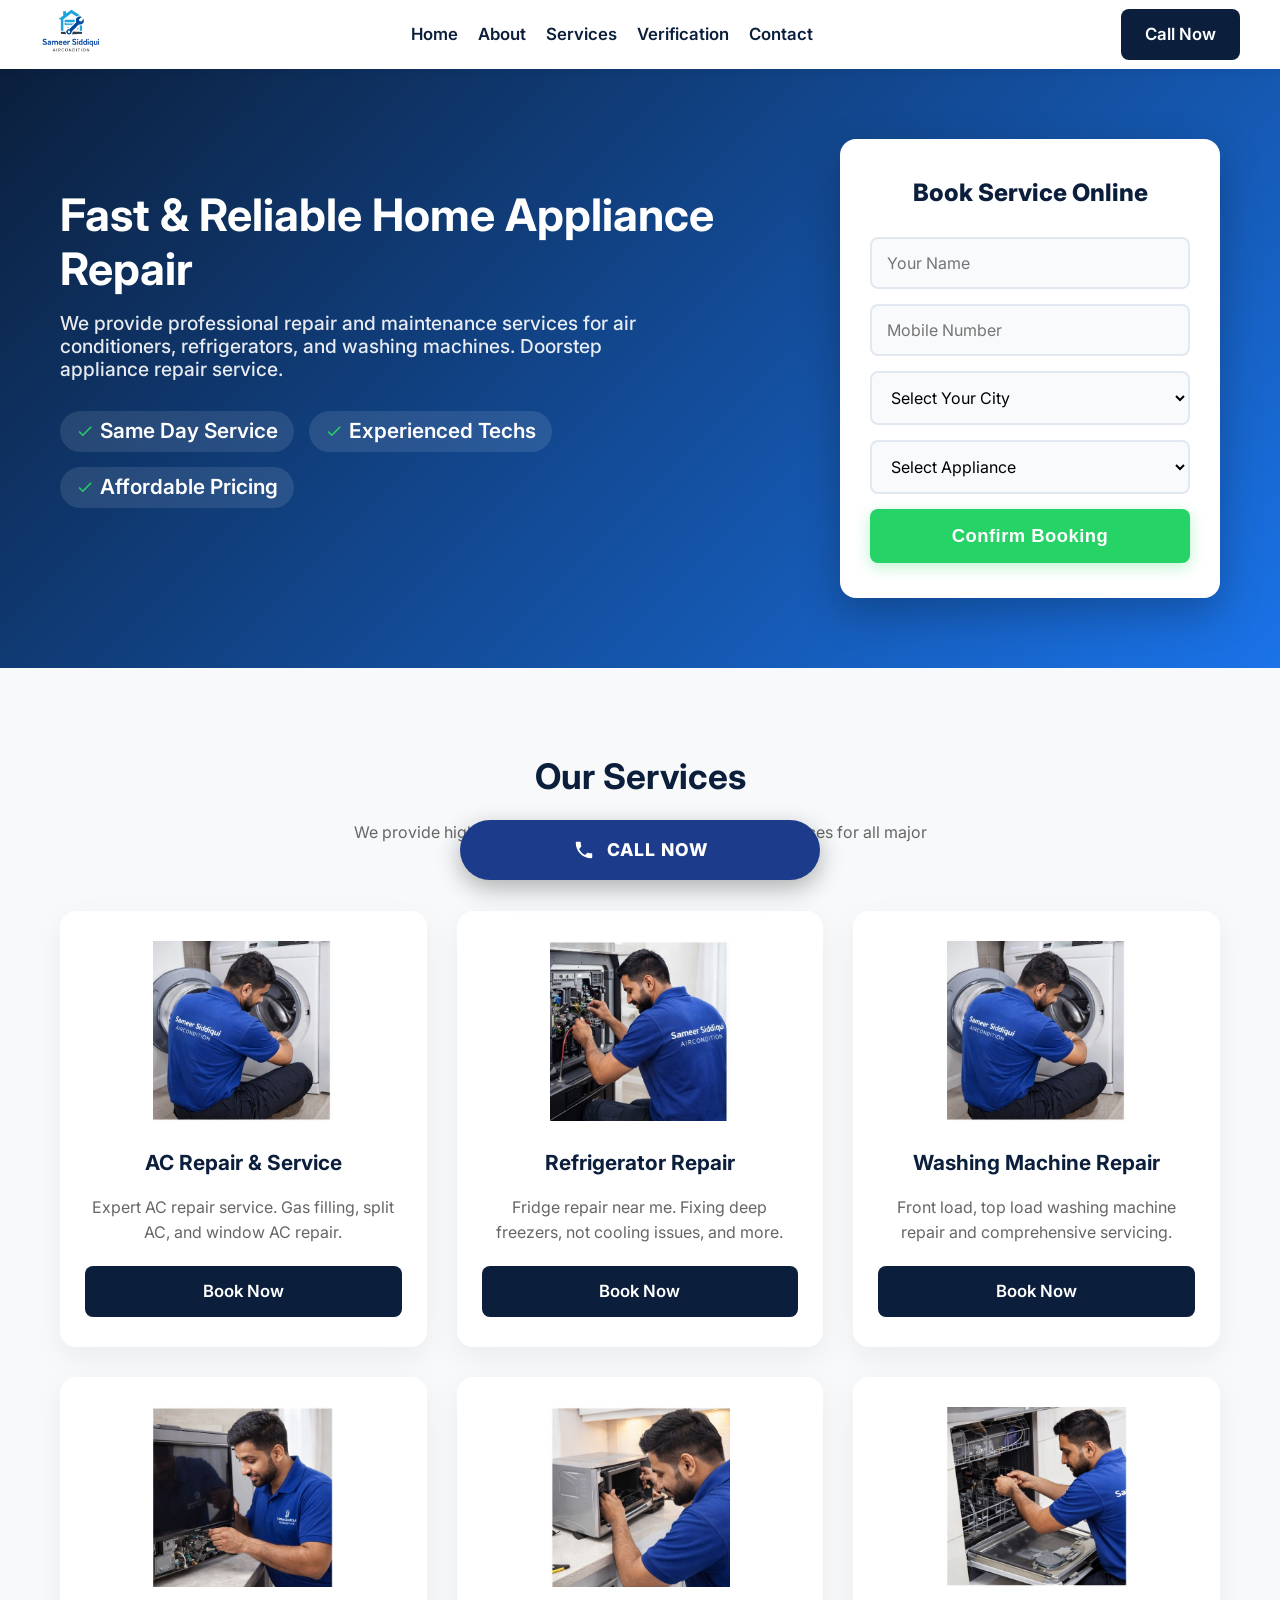
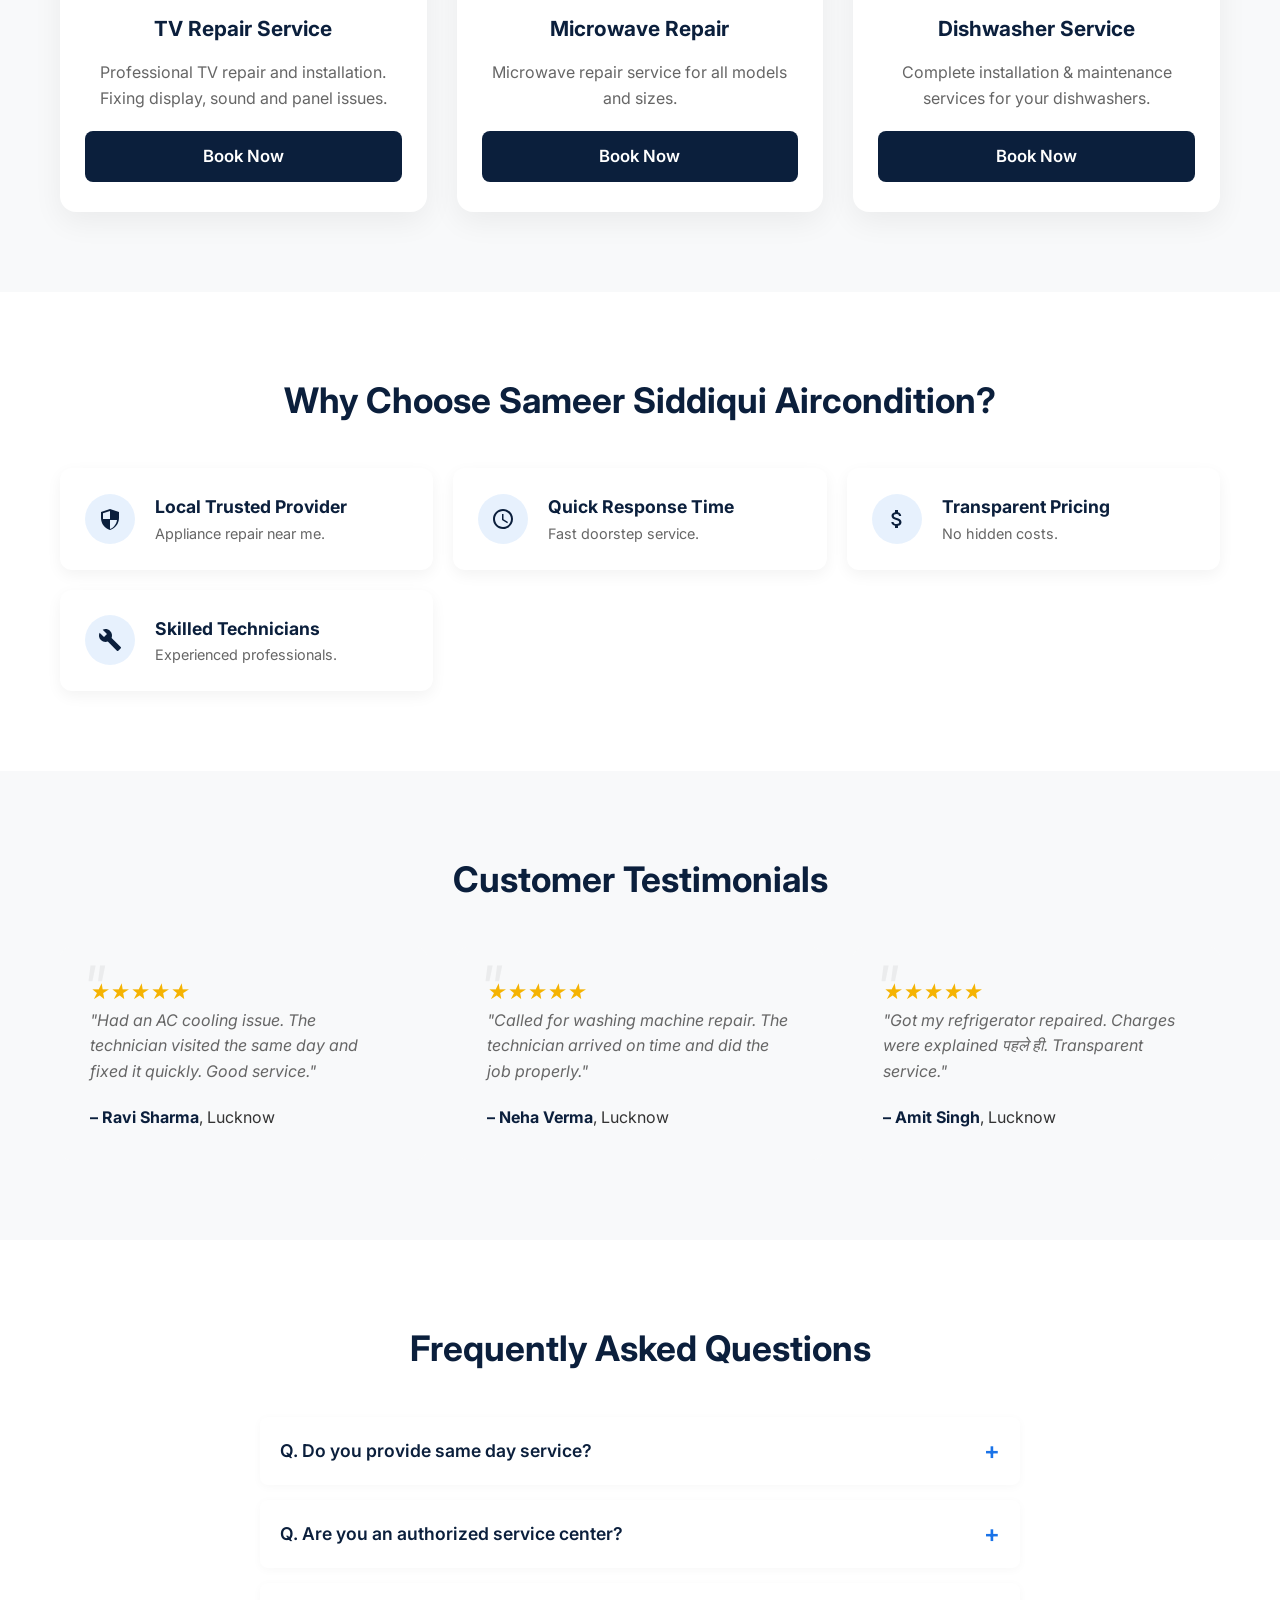
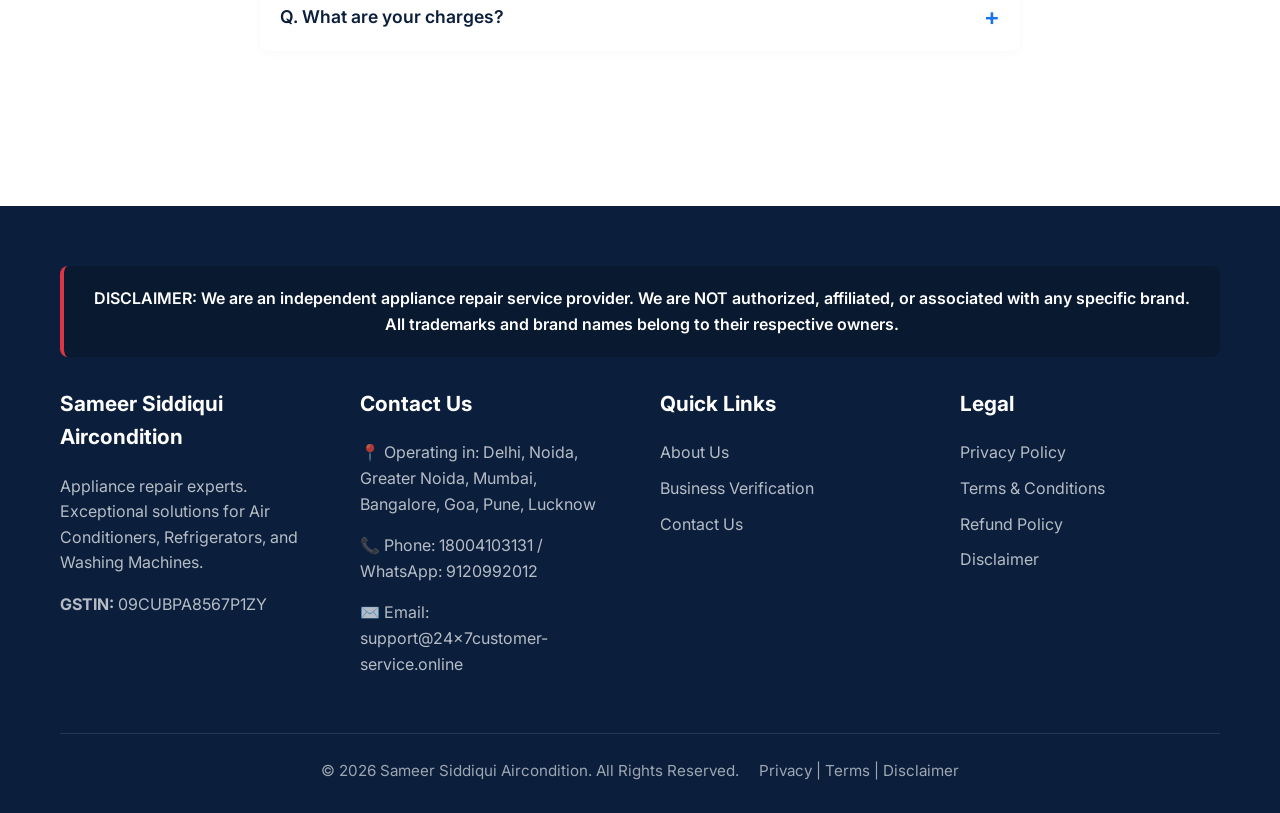
==== commit b42eeafc: "Add floating call button with site-wide sticky layout" ====
--- a/index.html
+++ b/index.html
@@ -1,20 +1,24 @@
 <!DOCTYPE html>
 <html lang="en">
+
 <head>
     <meta charset="UTF-8">
     <meta name="viewport" content="width=device-width, initial-scale=1.0">
-    <title>Expert Appliance Repair in Lucknow, Delhi, Noida, Greater Noida, Mumbai, Bangalore, Goa, Pune | Sameer Siddiqui Aircondition</title>
-    <meta name="description" content="Professional appliance repair service near me in Lucknow. Expert AC repair, refrigerator repair, and washing machine repair with same-day doorstep service.">
+    <title>Expert Appliance Repair| Sameer Siddiqui Aircondition</title>
+    <meta name="description"
+        content="Professional appliance repair service near me in Lucknow. Expert AC repair, refrigerator repair, and washing machine repair with same-day doorstep service.">
     <link rel="stylesheet" href="index.css">
     <link href="https://fonts.googleapis.com/css2?family=Inter:wght@400;500;600;700;800&display=swap" rel="stylesheet">
 </head>
+
 <body>
 
     <!-- Header -->
     <header>
         <div class="container header-wrapper">
             <a href="index.html" class="logo">
-                <img src="images/sameer_logo_transparent.png" alt="Sameer Siddiqui Aircondition Logo" onerror="this.src=''; this.alt='Sameer Siddiqui Aircondition'; this.style.fontSize='1.4rem'; this.style.fontWeight='bold'; this.style.color='#0b1f3c';">
+                <img src="images/sameer_logo_transparent.png" alt="Sameer Siddiqui Aircondition Logo"
+                    onerror="this.src=''; this.alt='Sameer Siddiqui Aircondition'; this.style.fontSize='1.4rem'; this.style.fontWeight='bold'; this.style.color='#0b1f3c';">
             </a>
             <nav class="nav-links">
                 <a href="index.html">Home</a>
@@ -34,14 +38,22 @@
         <div class="container">
             <div class="hero-content">
                 <div class="hero-text">
-                    <h1>Fast & Reliable Home Appliance Repair <span style="display: block; font-size: 1.3rem; font-weight: 500; color: rgba(255,255,255,0.9); margin-top: 15px;">Serving: Delhi, Noida, Greater Noida, Mumbai, Bangalore, Goa, Pune, Lucknow</span></h1>
-                    <p>We provide professional repair and maintenance services for air conditioners, refrigerators, and washing machines. Doorstep appliance repair service.</p>
-                    
-                    <div class="hero-features">
-                        <span><svg viewBox="0 0 24 24"><path d="M9 16.17l-4.17-4.17-1.42 1.41 5.59 5.59 12-12-1.41-1.41z"/></svg> Same Day Service</span>
-                        <span><svg viewBox="0 0 24 24"><path d="M9 16.17l-4.17-4.17-1.42 1.41 5.59 5.59 12-12-1.41-1.41z"/></svg> Experienced Techs</span>
-                        <span><svg viewBox="0 0 24 24"><path d="M9 16.17l-4.17-4.17-1.42 1.41 5.59 5.59 12-12-1.41-1.41z"/></svg> Affordable Pricing</span>
-                    </div>
+                    <h1>Fast & Reliable Home Appliance Repair <span
+                            style="display: block; font-size: 1.3rem; font-weight: 500; color: rgba(255,255,255,0.9); margin-top: 15px;">
+                            <p>We provide professional repair and maintenance services for air conditioners,
+                                refrigerators, and washing machines. Doorstep appliance repair service.</p>
+
+                            <div class="hero-features">
+                                <span><svg viewBox="0 0 24 24">
+                                        <path d="M9 16.17l-4.17-4.17-1.42 1.41 5.59 5.59 12-12-1.41-1.41z" />
+                                    </svg> Same Day Service</span>
+                                <span><svg viewBox="0 0 24 24">
+                                        <path d="M9 16.17l-4.17-4.17-1.42 1.41 5.59 5.59 12-12-1.41-1.41z" />
+                                    </svg> Experienced Techs</span>
+                                <span><svg viewBox="0 0 24 24">
+                                        <path d="M9 16.17l-4.17-4.17-1.42 1.41 5.59 5.59 12-12-1.41-1.41z" />
+                                    </svg> Affordable Pricing</span>
+                            </div>
                 </div>
 
                 <!-- WhatsApp Form Widget -->
@@ -94,44 +106,52 @@
     <section id="services" class="section bg-light">
         <div class="container">
             <h2 class="text-center">Our Services</h2>
-            <p class="text-center" style="max-width: 600px; margin: 0 auto 40px;">We provide high-quality and affordable doorstep repair services for all major household appliances.</p>
-            
+            <p class="text-center" style="max-width: 600px; margin: 0 auto 40px;">We provide high-quality and affordable
+                doorstep repair services for all major household appliances.</p>
+
             <div class="grid">
                 <div class="card">
                     <img src="images/washing-machine.png" alt="AC Repair Service" onerror="this.style.display='none'">
                     <h3>AC Repair & Service</h3>
                     <p>Expert AC repair service. Gas filling, split AC, and window AC repair.</p>
-                    <a href="#booking-form" class="btn btn-primary service-btn" onclick="selectAppliance('AC Repair')">Book Now</a>
+                    <a href="#booking-form" class="btn btn-primary service-btn"
+                        onclick="selectAppliance('AC Repair')">Book Now</a>
                 </div>
                 <div class="card">
                     <img src="images/fridge.png" alt="Refrigerator Repair" onerror="this.style.display='none'">
                     <h3>Refrigerator Repair</h3>
                     <p>Fridge repair near me. Fixing deep freezers, not cooling issues, and more.</p>
-                    <a href="#booking-form" class="btn btn-primary service-btn" onclick="selectAppliance('Refrigerator Repair')">Book Now</a>
-                </div>
-                <div class="card">
-                    <img src="images/washing-machine.png" alt="Washing Machine Repair" onerror="this.style.display='none'">
+                    <a href="#booking-form" class="btn btn-primary service-btn"
+                        onclick="selectAppliance('Refrigerator Repair')">Book Now</a>
+                </div>
+                <div class="card">
+                    <img src="images/washing-machine.png" alt="Washing Machine Repair"
+                        onerror="this.style.display='none'">
                     <h3>Washing Machine Repair</h3>
                     <p>Front load, top load washing machine repair and comprehensive servicing.</p>
-                    <a href="#booking-form" class="btn btn-primary service-btn" onclick="selectAppliance('Washing Machine Repair')">Book Now</a>
+                    <a href="#booking-form" class="btn btn-primary service-btn"
+                        onclick="selectAppliance('Washing Machine Repair')">Book Now</a>
                 </div>
                 <div class="card">
                     <img src="images/tv.png" alt="TV Repair Service" onerror="this.style.display='none'">
                     <h3>TV Repair Service</h3>
                     <p>Professional TV repair and installation. Fixing display, sound and panel issues.</p>
-                    <a href="#booking-form" class="btn btn-primary service-btn" onclick="selectAppliance('TV Repair')">Book Now</a>
+                    <a href="#booking-form" class="btn btn-primary service-btn"
+                        onclick="selectAppliance('TV Repair')">Book Now</a>
                 </div>
                 <div class="card">
                     <img src="images/microwave.png" alt="Microwave Repair" onerror="this.style.display='none'">
                     <h3>Microwave Repair</h3>
                     <p>Microwave repair service for all models and sizes.</p>
-                    <a href="#booking-form" class="btn btn-primary service-btn" onclick="selectAppliance('Microwave Repair')">Book Now</a>
+                    <a href="#booking-form" class="btn btn-primary service-btn"
+                        onclick="selectAppliance('Microwave Repair')">Book Now</a>
                 </div>
                 <div class="card">
                     <img src="images/dishwasher.png" alt="Dishwasher Repair" onerror="this.style.display='none'">
                     <h3>Dishwasher Service</h3>
                     <p>Complete installation & maintenance services for your dishwashers.</p>
-                    <a href="#booking-form" class="btn btn-primary service-btn" onclick="selectAppliance('Dishwasher Repair')">Book Now</a>
+                    <a href="#booking-form" class="btn btn-primary service-btn"
+                        onclick="selectAppliance('Dishwasher Repair')">Book Now</a>
                 </div>
             </div>
         </div>
@@ -143,28 +163,40 @@
             <h2 class="text-center">Why Choose Sameer Siddiqui Aircondition?</h2>
             <div class="feature-list">
                 <div class="feature-item">
-                    <div class="feature-icon"><svg viewBox="0 0 24 24"><path d="M12 2L3 5v6c0 5.55 3.84 10.74 9 12 5.16-1.26 9-6.45 9-12V5l-9-3zm0 10.99h7c-.53 4.12-3.28 7.79-7 8.94V12H5V6.3l7-2.33v8.02z"/></svg></div>
+                    <div class="feature-icon"><svg viewBox="0 0 24 24">
+                            <path
+                                d="M12 2L3 5v6c0 5.55 3.84 10.74 9 12 5.16-1.26 9-6.45 9-12V5l-9-3zm0 10.99h7c-.53 4.12-3.28 7.79-7 8.94V12H5V6.3l7-2.33v8.02z" />
+                        </svg></div>
                     <div>
                         <h4>Local Trusted Provider</h4>
                         <p style="margin:0;font-size:0.9rem;">Appliance repair near me.</p>
                     </div>
                 </div>
                 <div class="feature-item">
-                    <div class="feature-icon"><svg viewBox="0 0 24 24"><path d="M11.99 2C6.47 2 2 6.48 2 12s4.47 10 9.99 10C17.52 22 22 17.52 22 12S17.52 2 11.99 2zM12 20c-4.42 0-8-3.58-8-8s3.58-8 8-8 8 3.58 8 8-3.58 8-8 8zm.5-13H11v6l5.25 3.15.75-1.23-4.5-2.67z"/></svg></div>
+                    <div class="feature-icon"><svg viewBox="0 0 24 24">
+                            <path
+                                d="M11.99 2C6.47 2 2 6.48 2 12s4.47 10 9.99 10C17.52 22 22 17.52 22 12S17.52 2 11.99 2zM12 20c-4.42 0-8-3.58-8-8s3.58-8 8-8 8 3.58 8 8-3.58 8-8 8zm.5-13H11v6l5.25 3.15.75-1.23-4.5-2.67z" />
+                        </svg></div>
                     <div>
                         <h4>Quick Response Time</h4>
                         <p style="margin:0;font-size:0.9rem;">Fast doorstep service.</p>
                     </div>
                 </div>
                 <div class="feature-item">
-                    <div class="feature-icon"><svg viewBox="0 0 24 24"><path d="M11.8 10.9c-2.27-.59-3-1.2-3-2.15 0-1.09 1.01-1.85 2.7-1.85 1.78 0 2.44.85 2.5 2.1h2.21c-.07-1.72-1.12-3.3-3.21-3.81V3h-3v2.16c-1.94.42-3.5 1.68-3.5 3.61 0 2.31 1.91 3.46 4.7 4.13 2.5.6 3 1.48 3 2.41 0 .69-.49 1.79-2.7 1.79-2.06 0-2.87-.92-2.98-2.1h-2.2c.12 2.19 1.76 3.42 3.68 3.83V21h3v-2.15c1.95-.37 3.5-1.5 3.5-3.55 0-2.84-2.43-3.81-4.7-4.4z"/></svg></div>
+                    <div class="feature-icon"><svg viewBox="0 0 24 24">
+                            <path
+                                d="M11.8 10.9c-2.27-.59-3-1.2-3-2.15 0-1.09 1.01-1.85 2.7-1.85 1.78 0 2.44.85 2.5 2.1h2.21c-.07-1.72-1.12-3.3-3.21-3.81V3h-3v2.16c-1.94.42-3.5 1.68-3.5 3.61 0 2.31 1.91 3.46 4.7 4.13 2.5.6 3 1.48 3 2.41 0 .69-.49 1.79-2.7 1.79-2.06 0-2.87-.92-2.98-2.1h-2.2c.12 2.19 1.76 3.42 3.68 3.83V21h3v-2.15c1.95-.37 3.5-1.5 3.5-3.55 0-2.84-2.43-3.81-4.7-4.4z" />
+                        </svg></div>
                     <div>
                         <h4>Transparent Pricing</h4>
                         <p style="margin:0;font-size:0.9rem;">No hidden costs.</p>
                     </div>
                 </div>
                 <div class="feature-item">
-                    <div class="feature-icon"><svg viewBox="0 0 24 24"><path d="M22.7 19l-9.1-9.1c.9-2.3.4-5-1.5-6.9-2-2-5-2.4-7.4-1.3L9 6 6 9 1.6 4.7C.4 7.1.9 10.1 2.9 12.1c1.9 1.9 4.6 2.4 6.9 1.5l9.1 9.1c.4.4 1 .4 1.4 0l2.3-2.3c.5-.4.5-1.1.1-1.4z"/></svg></div>
+                    <div class="feature-icon"><svg viewBox="0 0 24 24">
+                            <path
+                                d="M22.7 19l-9.1-9.1c.9-2.3.4-5-1.5-6.9-2-2-5-2.4-7.4-1.3L9 6 6 9 1.6 4.7C.4 7.1.9 10.1 2.9 12.1c1.9 1.9 4.6 2.4 6.9 1.5l9.1 9.1c.4.4 1 .4 1.4 0l2.3-2.3c.5-.4.5-1.1.1-1.4z" />
+                        </svg></div>
                     <div>
                         <h4>Skilled Technicians</h4>
                         <p style="margin:0;font-size:0.9rem;">Experienced professionals.</p>
@@ -181,7 +213,8 @@
             <div class="grid" style="margin-top: 40px;">
                 <div class="testimonial-card">
                     <div class="stars">★★★★★</div>
-                    <p>"Had an AC cooling issue. The technician visited the same day and fixed it quickly. Good service."</p>
+                    <p>"Had an AC cooling issue. The technician visited the same day and fixed it quickly. Good
+                        service."</p>
                     <div class="testimonial-author">
                         <strong>– Ravi Sharma</strong>, Lucknow
                     </div>
@@ -215,11 +248,13 @@
                 </details>
                 <details class="faq-item">
                     <summary>Q. Are you an authorized service center?</summary>
-                    <div class="faq-answer">No, we are an independent service provider. We service machines that are out of company warranty.</div>
+                    <div class="faq-answer">No, we are an independent service provider. We service machines that are out
+                        of company warranty.</div>
                 </details>
                 <details class="faq-item">
                     <summary>Q. What are your charges?</summary>
-                    <div class="faq-answer">Charges depend on the issue and will be informed before service begins.</div>
+                    <div class="faq-answer">Charges depend on the issue and will be informed before service begins.
+                    </div>
                 </details>
             </div>
         </div>
@@ -229,13 +264,16 @@
     <footer>
         <div class="container">
             <div class="footer-disclaimer">
-                <p>DISCLAIMER: We are an independent appliance repair service provider. We are NOT authorized, affiliated, or associated with any specific brand. All trademarks and brand names belong to their respective owners.</p>
-            </div>
-            
+                <p>DISCLAIMER: We are an independent appliance repair service provider. We are NOT authorized,
+                    affiliated, or associated with any specific brand. All trademarks and brand names belong to their
+                    respective owners.</p>
+            </div>
+
             <div class="footer-grid">
                 <div>
                     <h3>Sameer Siddiqui Aircondition</h3>
-                    <p>Appliance repair experts. Exceptional solutions for Air Conditioners, Refrigerators, and Washing Machines.</p>
+                    <p>Appliance repair experts. Exceptional solutions for Air Conditioners, Refrigerators, and Washing
+                        Machines.</p>
                     <p><strong>GSTIN:</strong> 09CUBPA8567P1ZY</p>
                 </div>
                 <div>
@@ -258,13 +296,22 @@
                     <a href="disclaimer.html">Disclaimer</a>
                 </div>
             </div>
-            
+
             <div class="footer-bottom">
                 &copy; 2026 Sameer Siddiqui Aircondition. All Rights Reserved.
-                <span><a href="privacy.html">Privacy</a> | <a href="terms.html">Terms</a> | <a href="disclaimer.html">Disclaimer</a></span>
+                <span><a href="privacy.html">Privacy</a> | <a href="terms.html">Terms</a> | <a
+                        href="disclaimer.html">Disclaimer</a></span>
             </div>
         </div>
     </footer>
+
+    <!-- Floating Call Button -->
+    <div class="floating-call-container">
+        <a href="tel:18004103131" class="floating-call-btn">
+            <svg viewBox="0 0 24 24"><path d="M6.62 10.79c1.44 2.83 3.76 5.14 6.59 6.59l2.2-2.2c.27-.27.67-.36 1.02-.24 1.12.37 2.33.57 3.57.57.55 0 1 .45 1 1V20c0 .55-.45 1-1 1-9.39 0-17-7.61-17-17 0-.55.45-1 1-1h3.5c.55 0 1 .45 1 1 0 1.25.2 2.45.57 3.57.11.35.03.74-.25 1.02l-2.2 2.2z"/></svg>
+            CALL NOW
+        </a>
+    </div>
 
     <script>
         function submitWhatsApp(event) {
@@ -282,4 +329,5 @@
         }
     </script>
 </body>
-</html>
+
+</html>
--- a/index.css
+++ b/index.css
@@ -158,8 +158,50 @@
 .detail-row:last-child { border-bottom: none; }
 .detail-label { font-weight: 600; width: 150px; color: var(--primary-color); }
 
+/* Floating Call Button */
+.floating-call-container {
+    position: fixed;
+    bottom: 20px;
+    left: 0;
+    width: 100%;
+    display: flex;
+    justify-content: center;
+    z-index: 1000;
+    pointer-events: none;
+}
+.floating-call-btn {
+    pointer-events: auto;
+    background: #1c3b8a; /* Deep bold blue per screenshot */
+    color: var(--white);
+    font-weight: 800;
+    font-size: 1.1rem;
+    padding: 16px 45px;
+    border-radius: 35px;
+    display: flex;
+    align-items: center;
+    justify-content: center;
+    box-shadow: 0 8px 25px rgba(0,0,0,0.3);
+    text-transform: uppercase;
+    letter-spacing: 1px;
+    width: 85%;
+    max-width: 360px;
+    transition: 0.3s;
+}
+.floating-call-btn:hover {
+    transform: translateY(-3px);
+    box-shadow: 0 12px 30px rgba(0,0,0,0.4);
+    color: var(--white);
+    background: var(--primary-color);
+}
+.floating-call-btn svg {
+    fill: currentColor;
+    width: 22px;
+    height: 22px;
+    margin-right: 12px;
+}
+
 /* Footer */
-footer { background: var(--primary-color); color: var(--white); padding: 60px 0 20px; margin-top: 60px;}
+footer { background: var(--primary-color); color: var(--white); padding: 60px 0 30px; margin-top: 60px;}
 footer h3 { color: var(--white); font-size: 1.3rem; margin-bottom: 20px; }
 footer a { color: rgba(255,255,255,0.7); display: block; margin-bottom: 10px; }
 footer a:hover { color: var(--white); padding-left: 5px; }
@@ -182,4 +224,5 @@
   .hero h1 { font-size: 2.2rem; }
   .section { padding: 60px 0; }
   .content-box { padding: 25px; }
-}
+  footer { padding-bottom: 100px; } /* Prevent footer from overlapping with floating button */
+}
